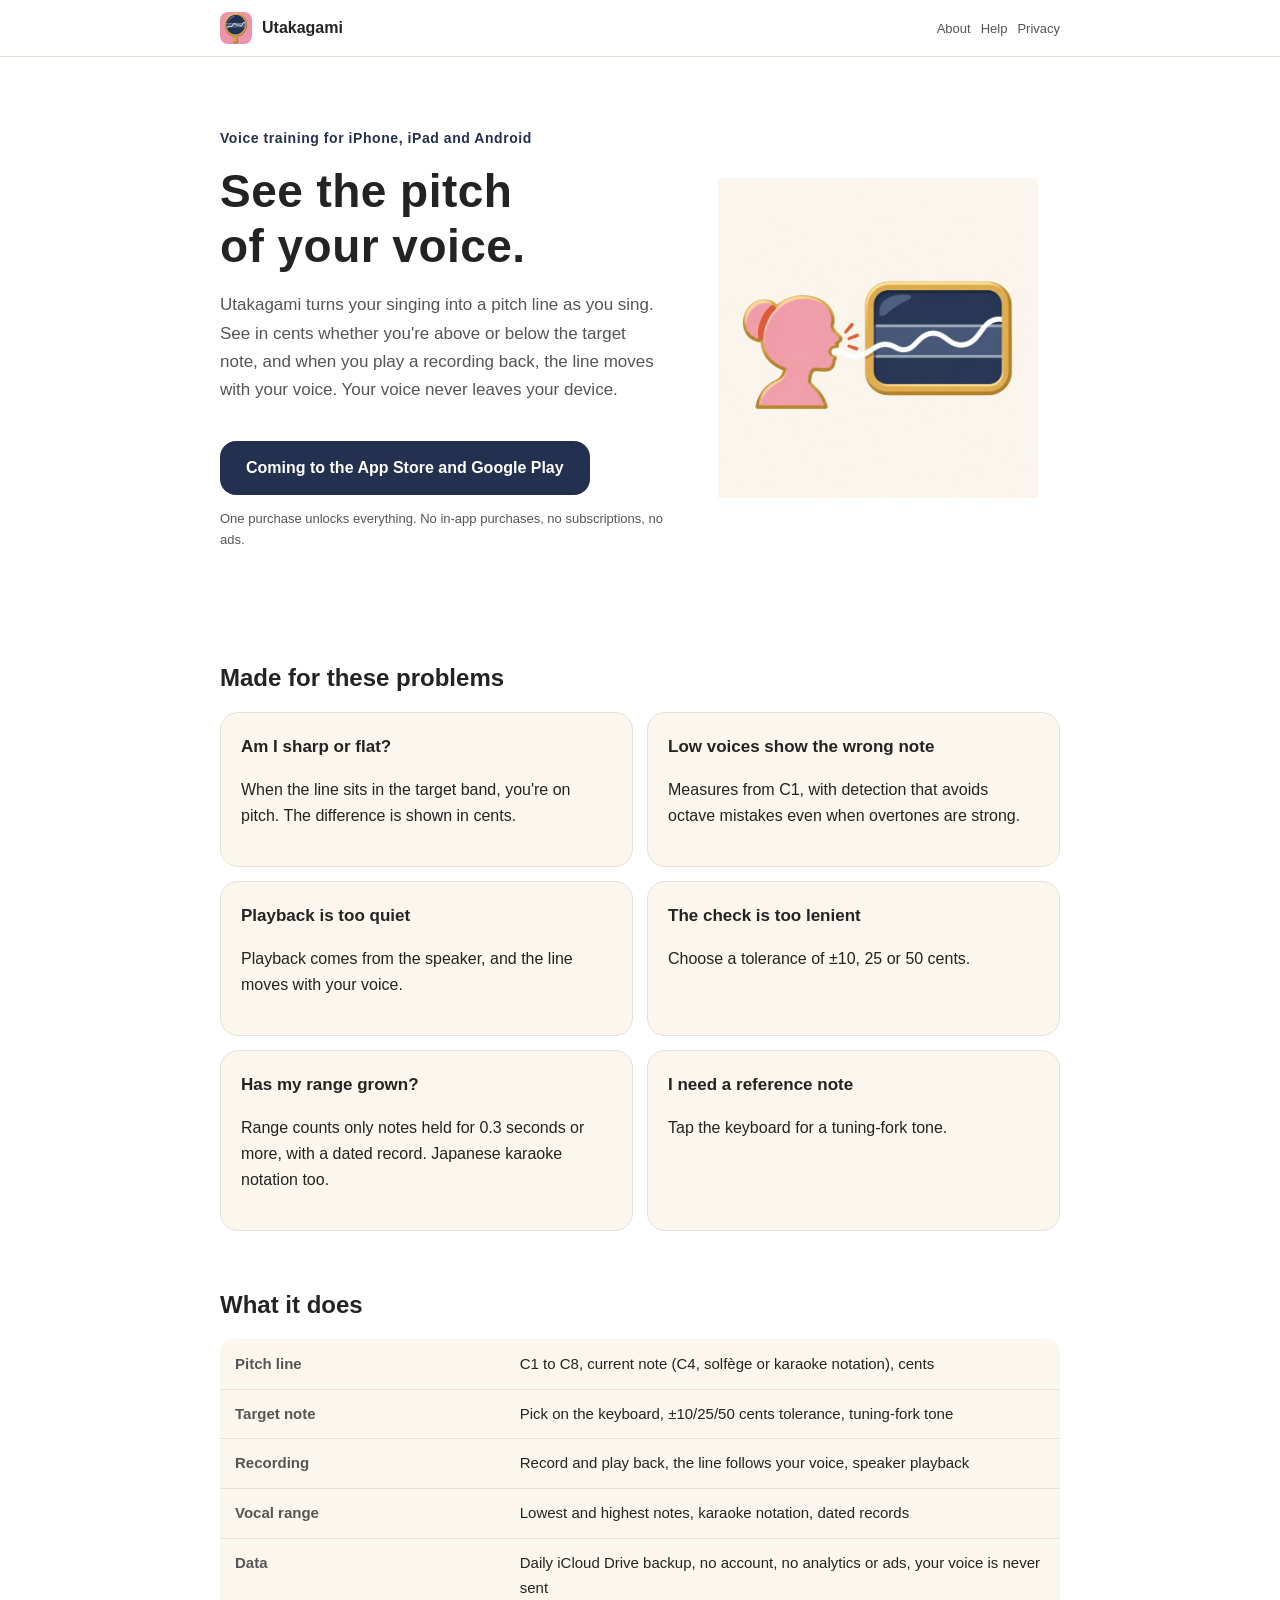
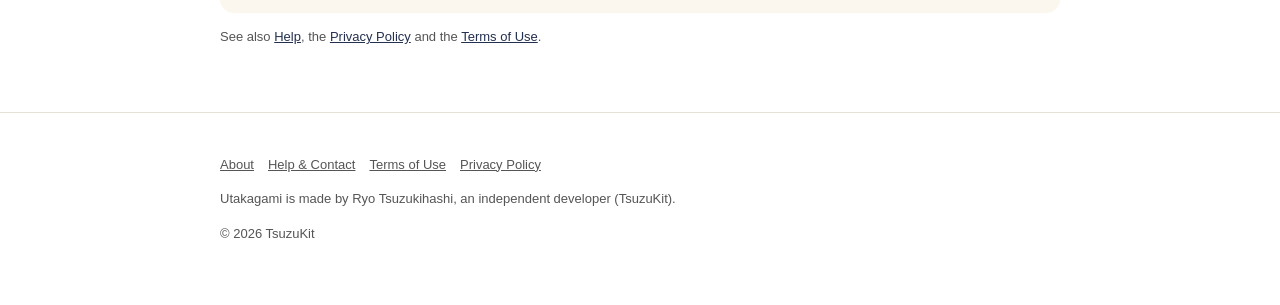
==== index.html @ aae0f665 "うたかがみのサイト（紹介・使い方・プライバシー・規約）" ====
<!DOCTYPE html>
<html lang="ja" data-title-ja="うたかがみ｜歌の音程グラフ・音域チェック" data-title-en="Utakagami | Singing pitch graph &amp; vocal range">
<head>
<meta charset="UTF-8">
<meta name="viewport" content="width=device-width, initial-scale=1">
<script>(function(){var l=navigator.languages&&navigator.languages.length?navigator.languages:[navigator.language||"ja"],p="en";for(var i=0;i<l.length;i++){var c=String(l[i]).toLowerCase();if(c.indexOf("ja")===0){p="ja";break}if(c.indexOf("en")===0){p="en";break}}var d=document.documentElement;d.lang=p;var t=d.getAttribute("data-title-"+p);if(t){document.title=t}})();</script>
<title>うたかがみ｜歌の音程グラフ・音域チェック</title>
<meta name="description" content="歌っている声の高さを、その場で線のグラフに。ねらう音とのずれをセントで、録って聞き返すと声と線が一緒に動く。音域は mid2C・hiA の書き方でも。買い切り・広告なし。 / See your singing as a pitch line in real time. Cents above or below your target, playback where the line follows your voice, and your vocal range. One purchase, no ads.">
<meta property="og:title" content="うたかがみ｜歌の音程グラフ・音域チェック">
<meta property="og:description" content="歌っている声の高さを、その場で線のグラフに。ねらう音とのずれをセントで、録って聞き返すと声と線が一緒に動く。音域は mid2C・hiA の書き方でも。買い切り・広告なし。">
<meta property="og:type" content="website">
<meta property="og:url" content="https://utakagami.tsuzukit.com/">
<meta property="og:image" content="https://utakagami.tsuzukit.com/assets/og.jpg">
<link rel="icon" href="assets/icon.png">
<link rel="apple-touch-icon" href="assets/icon.png">
<link rel="stylesheet" href="style.css">
</head>
<body>
<div data-l="ja" lang="ja">
<header class="site"><div class="wrap">
<a class="brand" href="./"><img src="assets/icon.png" alt="" width="32" height="32">うたかがみ</a>
<nav class="site"><a href="./">紹介</a><a href="support.html">使い方</a><a href="privacy.html">プライバシー</a></nav>
</div></header>
<main class="wrap">
<section class="hero">
<div>
<p class="eyebrow">iPhone・iPad・Android のボイトレ</p>
<h1>自分の声の高さを、<br>線で見る。</h1>
<p class="lead">歌っている声の高さを、その場で線のグラフにします。ねらう音より高いか低いかがセントで分かり、録って聞き返すと声と線が一緒に動きます。声は端末の外に送りません。</p>
<a class="cta" href="#store" id="store">App Store・Google Play で配信予定</a>
<p class="note">買い切りで全部の機能が使えます。アプリ内課金・サブスクリプション・広告はありません。</p>
</div>
<img src="assets/hero.jpg" alt="声が線のグラフになるイラスト" width="360">
</section>

<h2>こんな困りごとのために</h2>
<div class="grid two">
<div class="card"><h3>高いのか低いのか分からない</h3><p>ねらう音の帯に線が入れば合っています。ずれはセントで。</p></div>
<div class="card"><h3>低い声だと別の音に出る</h3><p>C1 から測れます。倍音が強くても、オクターブを取り違えにくい取り方です。</p></div>
<div class="card"><h3>聞き返すと音が小さい</h3><p>聞き返しはスピーカーから。声と線が一緒に動きます。</p></div>
<div class="card"><h3>判定が甘い</h3><p>許し幅を ±10・25・50 セントから選べます。</p></div>
<div class="card"><h3>音域が伸びたか知りたい</h3><p>0.3 秒以上続いた音だけで音域を測り、日付ごとに残します。mid2C・hiA の書き方でも。</p></div>
<div class="card"><h3>基準の音がほしい</h3><p>鍵盤を押すと、音叉がわりの音が鳴ります。</p></div>
</div>

<h2>できること</h2>
<table>
<tr><th>声の線</th><td>C1〜C8・いまの音（C4／ド／mid2C）・セントのずれ</td></tr>
<tr><th>ねらう音</th><td>鍵盤で選ぶ・許し幅 ±10・25・50 セント・音叉の音</td></tr>
<tr><th>録音</th><td>録って聞き返す・声と線が一緒に動く・スピーカーから</td></tr>
<tr><th>音域</th><td>いちばん低い声と高い声・カラオケの書き方・日付ごとの記録</td></tr>
<tr><th>データ</th><td>iCloud Drive の毎日の控え・アカウントなし・解析と広告なし・声は送らない</td></tr>
</table>
<p class="note"><a href="support.html">使い方</a>・<a href="privacy.html">プライバシーポリシー</a>・<a href="terms.html">利用規約</a>もご覧ください。</p>
</main>
<footer class="site"><div class="wrap">
<p><a href="./">紹介</a><a href="support.html">使い方とお問い合わせ</a><a href="terms.html">利用規約</a><a href="privacy.html">プライバシーポリシー</a></p>
<p>うたかがみは、個人開発者の續橋涼（TsuzuKit）が作っているアプリです。</p>
<p>© 2026 TsuzuKit</p>
</div></footer>
</div>
<div data-l="en" lang="en">
<header class="site"><div class="wrap">
<a class="brand" href="./"><img src="assets/icon.png" alt="" width="32" height="32">Utakagami</a>
<nav class="site"><a href="./">About</a><a href="support.html">Help</a><a href="privacy.html">Privacy</a></nav>
</div></header>
<main class="wrap">
<section class="hero">
<div>
<p class="eyebrow">Voice training for iPhone, iPad and Android</p>
<h1>See the pitch<br>of your voice.</h1>
<p class="lead">Utakagami turns your singing into a pitch line as you sing. See in cents whether you're above or below the target note, and when you play a recording back, the line moves with your voice. Your voice never leaves your device.</p>
<a class="cta" href="#store" id="store">Coming to the App Store and Google Play</a>
<p class="note">One purchase unlocks everything. No in-app purchases, no subscriptions, no ads.</p>
</div>
<img src="assets/hero.jpg" alt="Illustration of a voice becoming a pitch line" width="360">
</section>

<h2>Made for these problems</h2>
<div class="grid two">
<div class="card"><h3>Am I sharp or flat?</h3><p>When the line sits in the target band, you're on pitch. The difference is shown in cents.</p></div>
<div class="card"><h3>Low voices show the wrong note</h3><p>Measures from C1, with detection that avoids octave mistakes even when overtones are strong.</p></div>
<div class="card"><h3>Playback is too quiet</h3><p>Playback comes from the speaker, and the line moves with your voice.</p></div>
<div class="card"><h3>The check is too lenient</h3><p>Choose a tolerance of ±10, 25 or 50 cents.</p></div>
<div class="card"><h3>Has my range grown?</h3><p>Range counts only notes held for 0.3 seconds or more, with a dated record. Japanese karaoke notation too.</p></div>
<div class="card"><h3>I need a reference note</h3><p>Tap the keyboard for a tuning-fork tone.</p></div>
</div>

<h2>What it does</h2>
<table>
<tr><th>Pitch line</th><td>C1 to C8, current note (C4, solfège or karaoke notation), cents</td></tr>
<tr><th>Target note</th><td>Pick on the keyboard, ±10/25/50 cents tolerance, tuning-fork tone</td></tr>
<tr><th>Recording</th><td>Record and play back, the line follows your voice, speaker playback</td></tr>
<tr><th>Vocal range</th><td>Lowest and highest notes, karaoke notation, dated records</td></tr>
<tr><th>Data</th><td>Daily iCloud Drive backup, no account, no analytics or ads, your voice is never sent</td></tr>
</table>
<p class="note">See also <a href="support.html">Help</a>, the <a href="privacy.html">Privacy Policy</a> and the <a href="terms.html">Terms of Use</a>.</p>
</main>
<footer class="site"><div class="wrap">
<p><a href="./">About</a><a href="support.html">Help & Contact</a><a href="terms.html">Terms of Use</a><a href="privacy.html">Privacy Policy</a></p>
<p>Utakagami is made by Ryo Tsuzukihashi, an independent developer (TsuzuKit).</p>
<p>© 2026 TsuzuKit</p>
</div></footer>
</div>
</body>
</html>
---- style.css ----
/* うたかがみ — 白い地・墨の文字・藍の差し色（白の上で 4.5:1 以上） */
:root {
  --paper: #ffffff; --card: #fbf7ee; --ink: #232323; --sub: #555555; --line: #e6e1d6;
  --vermilion: #24304f; --vermilion-soft: #f8e4ea; --navy: #24304f; --correct: #24304f;
}
@media (prefers-color-scheme: dark) {
  :root { --paper: #121418; --card: #1b1e24; --ink: #eef0f4; --sub: #b4b9c4; --line: #2a2f38;
    --vermilion: #f2a0b4; --vermilion-soft: #2a1e24; --navy: #f2a0b4; --correct: #f2a0b4; }
}
* { box-sizing: border-box; }
html { -webkit-text-size-adjust: 100%; }
body { margin: 0; background: var(--paper); color: var(--ink); line-height: 1.8;
  font-family: -apple-system, BlinkMacSystemFont, "Hiragino Sans", "Hiragino Kaku Gothic ProN", "Noto Sans JP", sans-serif; }
a { color: var(--navy); }
.wrap { max-width: 880px; margin: 0 auto; padding: 0 20px; }
header.site { border-bottom: 1px solid var(--line); background: var(--paper); position: sticky; top: 0; z-index: 5; }
header.site .wrap { display: flex; align-items: center; gap: 16px; min-height: 56px; }
.brand { display: flex; align-items: center; gap: 10px; font-weight: 800; text-decoration: none; color: var(--ink); margin-right: auto; }
.brand img { width: 32px; height: 32px; border-radius: 8px; }
nav.site a { font-size: 14px; text-decoration: none; color: var(--sub); margin-left: 14px; white-space: nowrap; }
nav.site a:hover { color: var(--ink); }
.hero { padding: 56px 0 40px; display: grid; gap: 32px; align-items: center; }
@media (min-width: 760px) { .hero { grid-template-columns: 1.1fr 0.9fr; } }
.eyebrow { color: var(--vermilion); font-weight: 700; font-size: 14px; letter-spacing: 0.04em; }
h1 { font-size: clamp(30px, 6vw, 46px); line-height: 1.35; margin: 8px 0 16px; letter-spacing: 0.01em; }
h2 { font-size: 24px; margin: 56px 0 16px; line-height: 1.5; }
h3 { font-size: 17px; margin: 0 0 6px; }
.lead { font-size: 17px; color: var(--sub); }
.cta { display: inline-block; margin-top: 20px; background: var(--vermilion); color: #ffffff; font-weight: 700; text-decoration: none;
  padding: 14px 26px; border-radius: 16px; }
.note { font-size: 13px; color: var(--sub); }
.hero img { width: 100%; max-width: 320px; height: auto; justify-self: center; }
.grid { display: grid; gap: 14px; }
@media (min-width: 700px) { .grid.two { grid-template-columns: 1fr 1fr; } .grid.three { grid-template-columns: repeat(3, 1fr); } }
.card { background: var(--card); border: 1px solid var(--line); border-radius: 18px; padding: 20px; }
.card.em { background: var(--vermilion-soft); border-color: transparent; }
.steps { counter-reset: step; }
.steps .card { position: relative; padding-left: 62px; }
.steps .card::before { counter-increment: step; content: counter(step); position: absolute; left: 18px; top: 18px; width: 32px; height: 32px;
  border-radius: 50%; border: 2.5px solid var(--vermilion); color: var(--vermilion); font-weight: 800; display: grid; place-items: center; }
table { width: 100%; border-collapse: collapse; background: var(--card); border: 1px solid var(--line); border-radius: 14px; overflow: hidden; }
th, td { text-align: left; padding: 12px 14px; border-bottom: 1px solid var(--line); vertical-align: top; font-size: 15px; }
th { width: 34%; color: var(--sub); font-weight: 600; }
tr:last-child th, tr:last-child td { border-bottom: none; }
.doc { padding: 40px 0 24px; }
.doc h1 { font-size: 30px; }
.doc h2 { font-size: 19px; margin: 36px 0 10px; }
.doc .meta { color: var(--sub); font-size: 14px; }
.doc .summary { background: var(--vermilion-soft); border-radius: 16px; padding: 18px 20px; margin: 20px 0; }
details { background: var(--card); border: 1px solid var(--line); border-radius: 14px; padding: 14px 18px; }
details + details { margin-top: 10px; }
summary { font-weight: 700; cursor: pointer; }
footer.site { border-top: 1px solid var(--line); margin-top: 64px; padding: 28px 0 48px; color: var(--sub); font-size: 13px; }
footer.site a { color: var(--sub); margin-right: 14px; }
.qid { font-family: ui-monospace, SFMono-Regular, Menlo, monospace; background: var(--card); border: 1px solid var(--line);
  border-radius: 8px; padding: 2px 8px; }
/* 端末の言語に合うほうだけ見せる（build.py が両方を1ページに入れる） */
html[lang="ja"] [data-l="en"], html[lang="en"] [data-l="ja"] { display: none; }
[lang="en"] { line-height: 1.65; }
[lang="en"] h1 { line-height: 1.2; }
[lang="en"] nav.site a { font-size: 13px; margin-left: 10px; }
@media (max-width: 480px) { nav.site a { font-size: 12px; margin-left: 8px; } header.site .wrap { gap: 4px; } .brand { gap: 7px; font-size: 15px; } }
.brand { white-space: nowrap; flex-shrink: 0; }
/* 幅の狭い画面では、上の帯の「紹介」を出さない（左のアプリ名が同じ行き先） */
@media (max-width: 480px) { nav.site a:first-child { display: none; } }
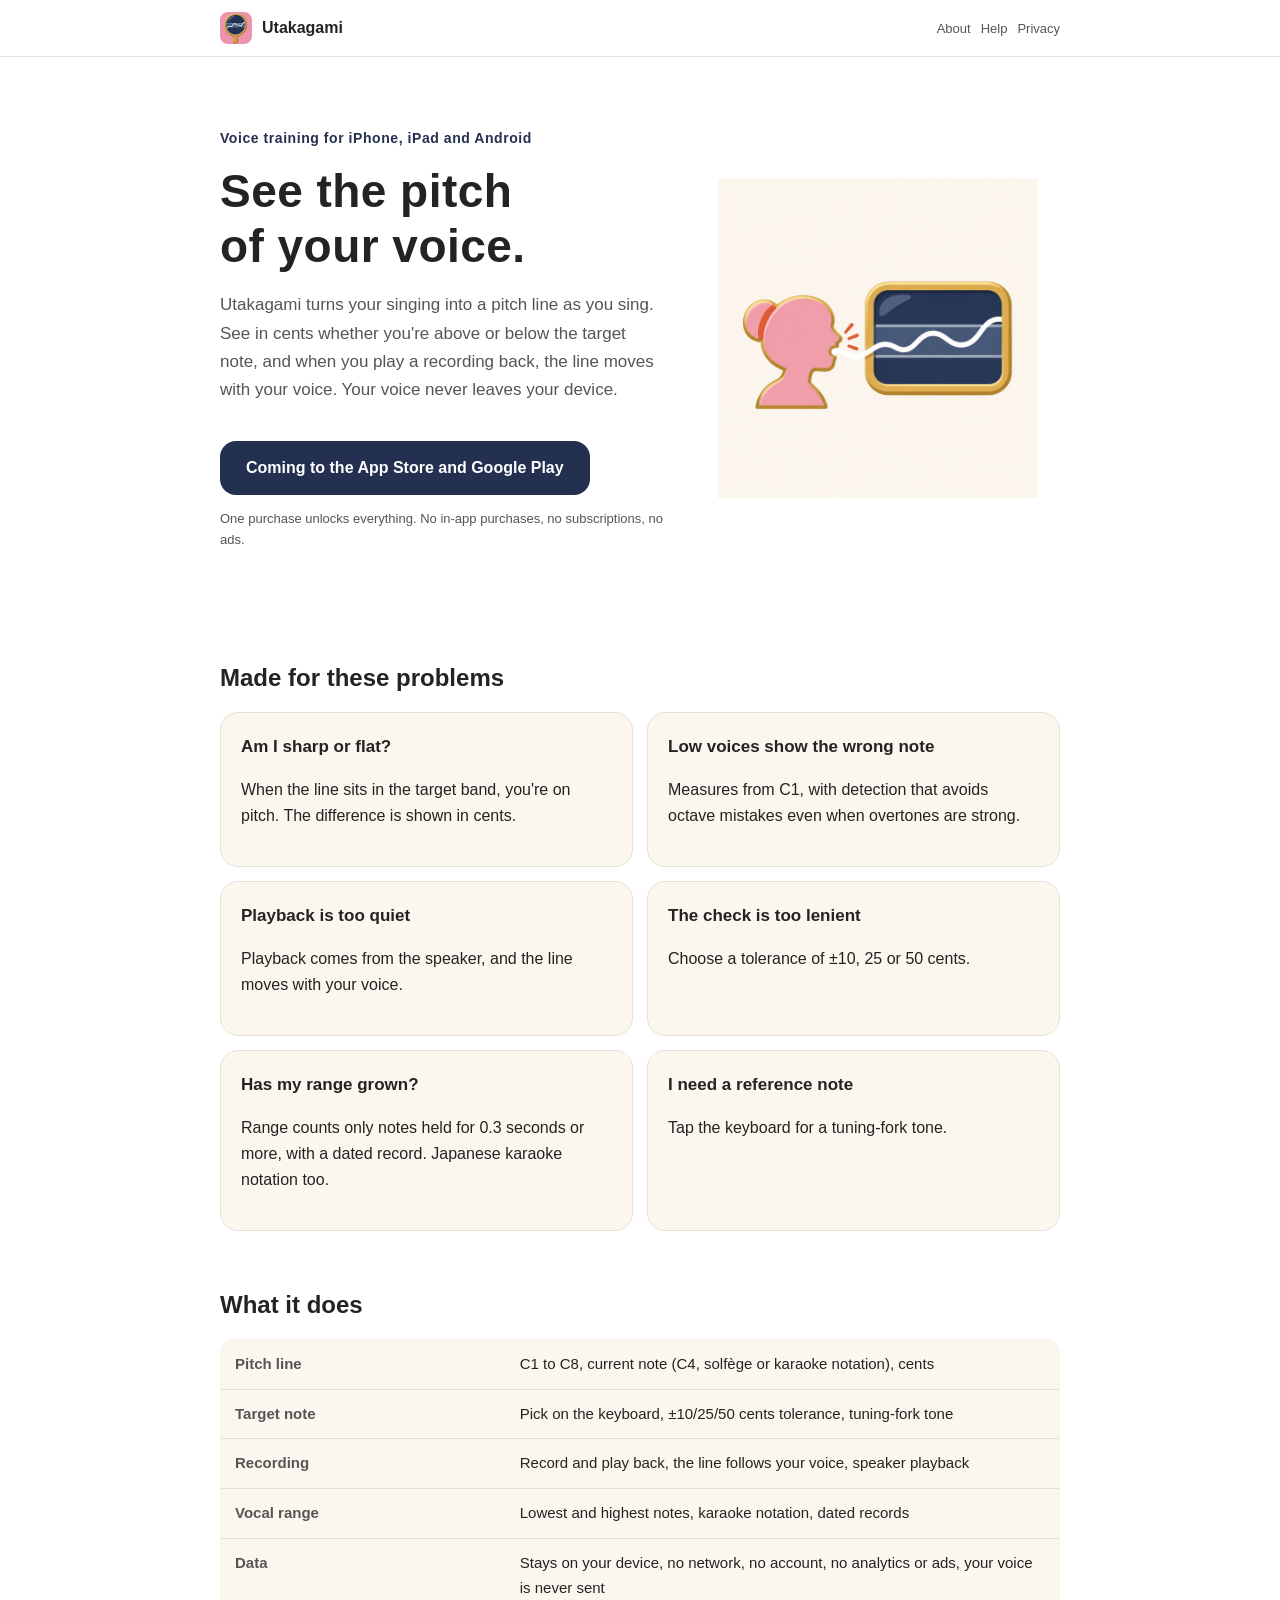
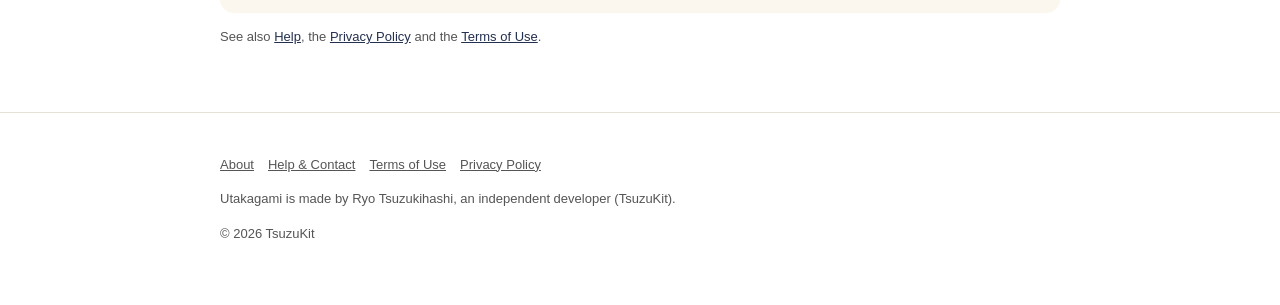
==== commit 654ddcdd: "iCloud の控えは 1.0 で作らないので、サイトの文から外した" ====
--- a/index.html
+++ b/index.html
@@ -49,7 +49,7 @@
 <tr><th>ねらう音</th><td>鍵盤で選ぶ・許し幅 ±10・25・50 セント・音叉の音</td></tr>
 <tr><th>録音</th><td>録って聞き返す・声と線が一緒に動く・スピーカーから</td></tr>
 <tr><th>音域</th><td>いちばん低い声と高い声・カラオケの書き方・日付ごとの記録</td></tr>
-<tr><th>データ</th><td>iCloud Drive の毎日の控え・アカウントなし・解析と広告なし・声は送らない</td></tr>
+<tr><th>データ</th><td>端末の中だけ・通信なし・アカウントなし・解析と広告なし・声は送らない</td></tr>
 </table>
 <p class="note"><a href="support.html">使い方</a>・<a href="privacy.html">プライバシーポリシー</a>・<a href="terms.html">利用規約</a>もご覧ください。</p>
 </main>
@@ -92,7 +92,7 @@
 <tr><th>Target note</th><td>Pick on the keyboard, ±10/25/50 cents tolerance, tuning-fork tone</td></tr>
 <tr><th>Recording</th><td>Record and play back, the line follows your voice, speaker playback</td></tr>
 <tr><th>Vocal range</th><td>Lowest and highest notes, karaoke notation, dated records</td></tr>
-<tr><th>Data</th><td>Daily iCloud Drive backup, no account, no analytics or ads, your voice is never sent</td></tr>
+<tr><th>Data</th><td>Stays on your device, no network, no account, no analytics or ads, your voice is never sent</td></tr>
 </table>
 <p class="note">See also <a href="support.html">Help</a>, the <a href="privacy.html">Privacy Policy</a> and the <a href="terms.html">Terms of Use</a>.</p>
 </main>
